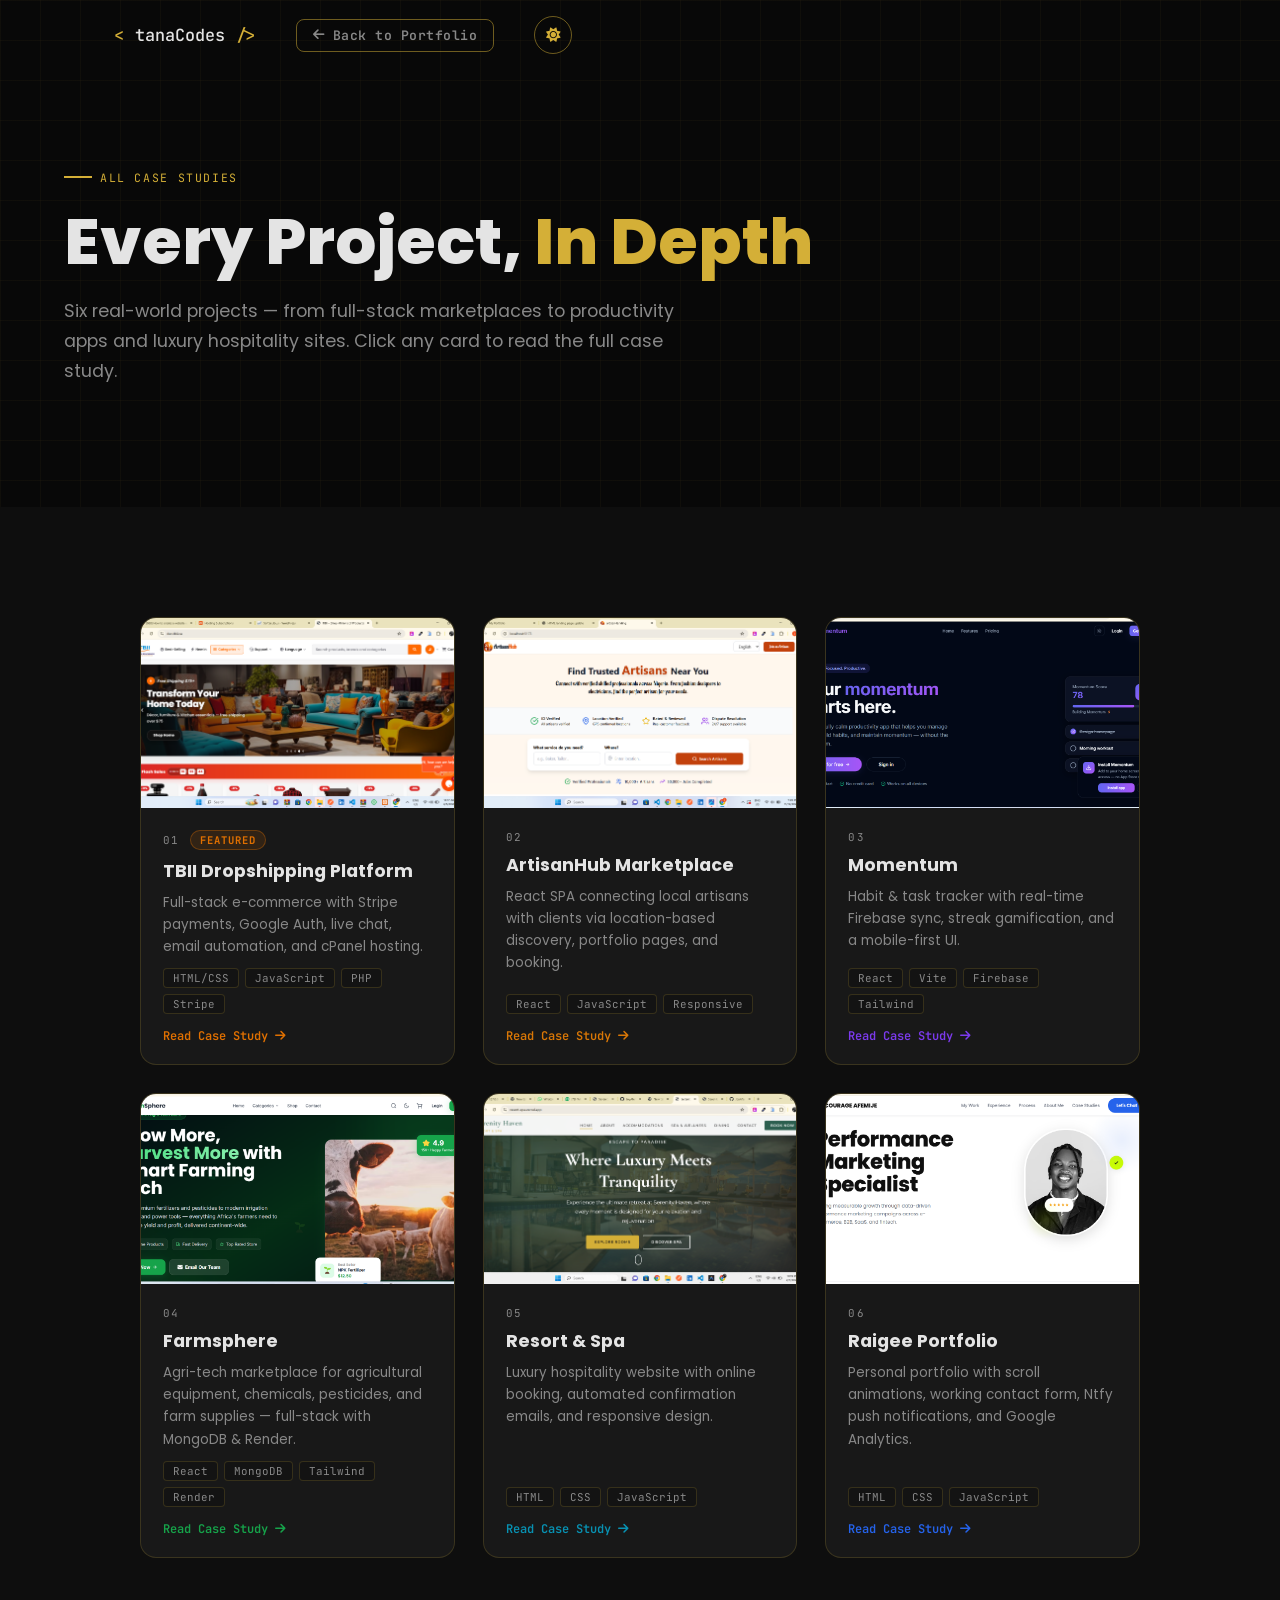
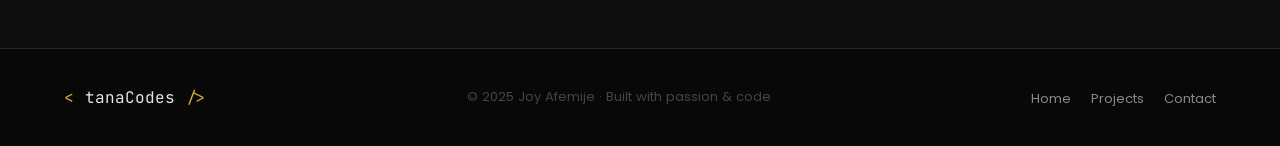
==== all-projects.html @ b9e85bee "Restructure: 2-page book, all-projects hub, per-project colour themes, Farmsphere agri-tech rewrite " ====
<!DOCTYPE html>
<html lang="en">
<head>
  <meta charset="UTF-8" />
  <meta name="viewport" content="width=device-width, initial-scale=1.0" />
  <title>All Projects — Joy Etana</title>
  <link rel="preconnect" href="https://fonts.googleapis.com">
  <link href="https://fonts.googleapis.com/css2?family=Poppins:ital,wght@0,300;0,400;0,500;0,600;0,700;0,800;1,300;1,400&family=JetBrains+Mono:wght@300;400;500&display=swap" rel="stylesheet">
  <link rel="stylesheet" href="https://cdnjs.cloudflare.com/ajax/libs/font-awesome/6.5.0/css/all.min.css">
  <link rel="stylesheet" href="index.css" />
  <link rel="stylesheet" href="case-study.css" />
  <script>
    (function(){
      var saved = localStorage.getItem('portfolio-theme');
      if (saved === 'light') document.documentElement.setAttribute('data-theme', 'light');
    })();
  </script>
</head>
<body>

  <canvas id="codeRain"></canvas>

  <nav class="navbar" id="navbar">
    <div class="nav-inner">
      <a href="./index.html" class="logo" style="text-decoration:none">
        <span class="logo-bracket">&lt;</span>
        <span class="logo-name">tanaCodes</span>
        <span class="logo-bracket">/&gt;</span>
      </a>
      <a href="./index.html#projects" class="cs-back">
        <i class="fas fa-arrow-left"></i> Back to Portfolio
      </a>
      <button class="theme-toggle" id="themeToggle" aria-label="Toggle theme">
        <i class="fas fa-sun"></i>
      </button>
    </div>
  </nav>

  <!-- HERO -->
  <section class="cs-hero">
    <div class="cs-hero-inner">
      <div class="cs-eyebrow">All Case Studies</div>
      <h1 class="cs-hero-title">Every Project, <em>In Depth</em></h1>
      <p class="cs-hero-tagline">
        Six real-world projects — from full-stack marketplaces to productivity apps and luxury hospitality sites. Click any card to read the full case study.
      </p>
    </div>
  </section>

  <!-- PROJECT GRID -->
  <section class="cs-section">
    <div class="cs-container">
      <div class="all-proj-grid">

        <!-- TBII -->
        <a href="./tbii.html" class="all-proj-card" style="--accent:#e07000; --accent-dim:rgba(224,112,0,0.1);">
          <div class="all-proj-img">
            <img src="./images/tbii.png" alt="TBII Dropshipping Platform" />
          </div>
          <div class="all-proj-body">
            <div class="all-proj-top">
              <span class="all-proj-num">01</span>
              <span class="all-proj-badge" style="background:rgba(224,112,0,0.12);color:#e07000;border-color:rgba(224,112,0,0.35);">Featured</span>
            </div>
            <h2 class="all-proj-title">TBII Dropshipping Platform</h2>
            <p class="all-proj-desc">Full-stack e-commerce with Stripe payments, Google Auth, live chat, email automation, and cPanel hosting.</p>
            <div class="all-proj-tags">
              <span>HTML/CSS</span><span>JavaScript</span><span>PHP</span><span>Stripe</span>
            </div>
            <span class="all-proj-cta" style="color:#e07000;">Read Case Study <i class="fas fa-arrow-right"></i></span>
          </div>
        </a>

        <!-- ArtisanHub -->
        <a href="./artisanhub.html" class="all-proj-card" style="--accent:#d97706; --accent-dim:rgba(217,119,6,0.1);">
          <div class="all-proj-img">
            <img src="./images/ArtisanHub.png" alt="ArtisanHub Marketplace" />
          </div>
          <div class="all-proj-body">
            <div class="all-proj-top">
              <span class="all-proj-num">02</span>
            </div>
            <h2 class="all-proj-title">ArtisanHub Marketplace</h2>
            <p class="all-proj-desc">React SPA connecting local artisans with clients via location-based discovery, portfolio pages, and booking.</p>
            <div class="all-proj-tags">
              <span>React</span><span>JavaScript</span><span>Responsive</span>
            </div>
            <span class="all-proj-cta" style="color:#d97706;">Read Case Study <i class="fas fa-arrow-right"></i></span>
          </div>
        </a>

        <!-- Momentum -->
        <a href="./momentum.html" class="all-proj-card" style="--accent:#7c3aed; --accent-dim:rgba(124,58,237,0.1);">
          <div class="all-proj-img">
            <img src="./images/Momentum.png" alt="Momentum" />
          </div>
          <div class="all-proj-body">
            <div class="all-proj-top">
              <span class="all-proj-num">03</span>
            </div>
            <h2 class="all-proj-title">Momentum</h2>
            <p class="all-proj-desc">Habit &amp; task tracker with real-time Firebase sync, streak gamification, and a mobile-first UI.</p>
            <div class="all-proj-tags">
              <span>React</span><span>Vite</span><span>Firebase</span><span>Tailwind</span>
            </div>
            <span class="all-proj-cta" style="color:#7c3aed;">Read Case Study <i class="fas fa-arrow-right"></i></span>
          </div>
        </a>

        <!-- Farmsphere -->
        <a href="./farmsphere.html" class="all-proj-card" style="--accent:#16a34a; --accent-dim:rgba(22,163,74,0.1);">
          <div class="all-proj-img">
            <img src="./images/farmsphere.png" alt="Farmsphere" />
          </div>
          <div class="all-proj-body">
            <div class="all-proj-top">
              <span class="all-proj-num">04</span>
            </div>
            <h2 class="all-proj-title">Farmsphere</h2>
            <p class="all-proj-desc">Agri-tech marketplace for agricultural equipment, chemicals, pesticides, and farm supplies — full-stack with MongoDB &amp; Render.</p>
            <div class="all-proj-tags">
              <span>React</span><span>MongoDB</span><span>Tailwind</span><span>Render</span>
            </div>
            <span class="all-proj-cta" style="color:#16a34a;">Read Case Study <i class="fas fa-arrow-right"></i></span>
          </div>
        </a>

        <!-- Resort & Spa -->
        <a href="./resort-spa.html" class="all-proj-card" style="--accent:#0891b2; --accent-dim:rgba(8,145,178,0.1);">
          <div class="all-proj-img">
            <img src="./images/Screenshot 2026-02-07 221929.png" alt="Resort &amp; Spa" />
          </div>
          <div class="all-proj-body">
            <div class="all-proj-top">
              <span class="all-proj-num">05</span>
            </div>
            <h2 class="all-proj-title">Resort &amp; Spa</h2>
            <p class="all-proj-desc">Luxury hospitality website with online booking, automated confirmation emails, and responsive design.</p>
            <div class="all-proj-tags">
              <span>HTML</span><span>CSS</span><span>JavaScript</span>
            </div>
            <span class="all-proj-cta" style="color:#0891b2;">Read Case Study <i class="fas fa-arrow-right"></i></span>
          </div>
        </a>

        <!-- Raigee -->
        <a href="./raigee.html" class="all-proj-card" style="--accent:#2563eb; --accent-dim:rgba(37,99,235,0.1);">
          <div class="all-proj-img">
            <img src="./images/raigee porfolio.png" alt="Raigee Portfolio" />
          </div>
          <div class="all-proj-body">
            <div class="all-proj-top">
              <span class="all-proj-num">06</span>
            </div>
            <h2 class="all-proj-title">Raigee Portfolio</h2>
            <p class="all-proj-desc">Personal portfolio with scroll animations, working contact form, Ntfy push notifications, and Google Analytics.</p>
            <div class="all-proj-tags">
              <span>HTML</span><span>CSS</span><span>JavaScript</span>
            </div>
            <span class="all-proj-cta" style="color:#2563eb;">Read Case Study <i class="fas fa-arrow-right"></i></span>
          </div>
        </a>

      </div>
    </div>
  </section>

  <footer class="footer">
    <div class="footer-inner">
      <div class="footer-logo">
        <span class="logo-bracket">&lt;</span>
        <span class="logo-name">tanaCodes</span>
        <span class="logo-bracket">/&gt;</span>
      </div>
      <p class="footer-copy">© 2025 Joy Afemije · Built with passion &amp; code</p>
      <ul class="footer-links">
        <li><a href="./index.html">Home</a></li>
        <li><a href="./index.html#projects">Projects</a></li>
        <li><a href="./index.html#contact">Contact</a></li>
      </ul>
    </div>
  </footer>

  <button id="backToTop" aria-label="Back to top"><i class="fas fa-arrow-up"></i></button>
  <div id="toast"></div>
  <script src="main.js"></script>
</body>
</html>
---- index.css ----
/* ===================================================
   JOY ETANA — PORTFOLIO · REDESIGN 2025
   Black & Gold Dashboard Aesthetic
=================================================== */

:root {
  --bg:       #080808;
  --surface:  #0e0e0e;
  --panel:    #131313;
  --card:     #181818;
  --border:   rgba(212, 175, 55, 0.18);
  --border-h: rgba(212, 175, 55, 0.5);
  --gold:     #d4af37;
  --gold-lt:  #f0c94d;
  --gold-dim: rgba(212, 175, 55, 0.12);
  --text:     #e4e4e4;
  --muted:    #888;
  --dim:      #444;
  --disp:     'Poppins', sans-serif;
  --mono:     'JetBrains Mono', monospace;
  --body:     'Poppins', sans-serif;
  --r:        12px;
  --r-sm:     8px;
  --trans:    0.3s ease;
}

/* ===== LIGHT THEME ===== */
html[data-theme="light"] {
  --bg:       #c8c9c9;
  --surface:  #d2d3d3;
  --panel:    #bbbcbc;
  --card:     #dcdcdc;
  --border:   rgba(0, 0, 0, 0.12);
  --border-h: rgba(0, 0, 0, 0.28);
  --gold:     #7a5c00;
  --gold-lt:  #9a7200;
  --gold-dim: rgba(120, 90, 0, 0.12);
  --text:     #111111;
  --muted:    #3d3d3d;
  --dim:      #7a7a7a;
}

html[data-theme="light"] #codeRain {
  opacity: 0.06;
}

html[data-theme="light"] body::before {
  background-image:
    linear-gradient(rgba(140,100,0,0.06) 1px, transparent 1px),
    linear-gradient(90deg, rgba(140,100,0,0.06) 1px, transparent 1px);
}

html[data-theme="light"] .navbar.scrolled {
  background: rgba(200, 201, 201, 0.92);
}

html[data-theme="light"] .nav-links.mobile-open {
  background: rgba(200, 201, 201, 0.98);
}

html[data-theme="light"] .c-key  { color: #7c3aed; }
html[data-theme="light"] .c-var  { color: #1d4ed8; }
html[data-theme="light"] .c-prop { color: #dc2626; }
html[data-theme="light"] .c-bool { color: #db2777; }

/* ===== RESET & BASE ===== */
*, *::before, *::after {
  margin: 0; padding: 0;
  box-sizing: border-box;
}

html { scroll-behavior: smooth; }

body {
  font-family: var(--body);
  background: var(--bg);
  color: var(--text);
  overflow-x: hidden;
  overflow-x: clip;
  cursor: default;
}

a { text-decoration: none; color: inherit; }
ul { list-style: none; }
img { display: block; width: 100%; }

/* ===== SCROLLBAR ===== */
::-webkit-scrollbar { width: 5px; }
::-webkit-scrollbar-track { background: var(--bg); }
::-webkit-scrollbar-thumb { background: var(--gold); border-radius: 99px; }

/* ===== CANVAS CODE RAIN ===== */
#codeRain {
  position: fixed;
  top: 0; left: 0;
  width: 100%; height: 100%;
  z-index: 0;
  pointer-events: none;
  opacity: 0.03;
}

/* ===== GRID OVERLAY ===== */
body::before {
  content: '';
  position: fixed;
  inset: 0;
  background-image:
    linear-gradient(rgba(212,175,55,0.04) 1px, transparent 1px),
    linear-gradient(90deg, rgba(212,175,55,0.04) 1px, transparent 1px);
  background-size: 60px 60px;
  pointer-events: none;
  z-index: 0;
}

/* ===== SHARED LAYOUT ===== */
/* Sections scroll normally — sticky was pinning content off-screen.
   The card overlap visual comes from border-radius + shadow + z-index,
   both sections are genuinely in the viewport during the scroll transition. */
section, .footer { position: relative; z-index: 1; }

/* ── Section card overlap ── */
#home    { z-index: 1; }
#about   { z-index: 2; border-radius: 28px 28px 0 0; box-shadow: 0 -24px 60px rgba(0,0,0,0.5); }
#skills  { z-index: 3; border-radius: 28px 28px 0 0; box-shadow: 0 -24px 60px rgba(0,0,0,0.5); }
#projects{ z-index: 4; border-radius: 28px 28px 0 0; box-shadow: 0 -24px 60px rgba(0,0,0,0.5); }
#reviews { z-index: 5; border-radius: 28px 28px 0 0; box-shadow: 0 -24px 60px rgba(0,0,0,0.5); }
#contact { z-index: 6; border-radius: 28px 28px 0 0; box-shadow: 0 -24px 60px rgba(0,0,0,0.5); }

html[data-theme="light"] section:not(#home) {
  box-shadow: 0 -16px 50px rgba(0,0,0,0.1);
}

.section-container {
  max-width: 1180px;
  margin: 0 auto;
  padding: 100px 5%;
}

.section-tag {
  display: flex;
  align-items: center;
  gap: 14px;
  margin-bottom: 28px;
}
.tag-line {
  display: block;
  width: 40px;
  height: 2px;
  background: var(--gold);
}
.tag-text {
  font-family: var(--mono);
  font-size: 0.78rem;
  color: var(--gold);
  letter-spacing: 0.12em;
  text-transform: uppercase;
}

.section-title {
  font-family: var(--disp);
  font-size: clamp(2rem, 4vw, 3rem);
  font-weight: 800;
  line-height: 1.15;
  color: var(--text);
  margin-bottom: 16px;
}
.section-title em {
  font-style: normal;
  color: var(--gold);
}
.section-title.center { text-align: center; }

.section-sub {
  text-align: center;
  max-width: 560px;
  margin: 0 auto 60px;
  color: var(--muted);
  font-size: 1rem;
  line-height: 1.7;
}

/* ===== BUTTONS ===== */
.btn-primary {
  display: inline-flex;
  align-items: center;
  gap: 10px;
  padding: 13px 28px;
  background: var(--gold);
  color: #080808;
  font-family: var(--disp);
  font-weight: 700;
  font-size: 0.92rem;
  letter-spacing: 0.04em;
  border-radius: 6px;
  border: 2px solid var(--gold);
  transition: var(--trans);
  white-space: nowrap;
}
.btn-primary:hover {
  background: transparent;
  color: var(--gold);
  transform: translateY(-2px);
  box-shadow: 0 8px 28px rgba(212,175,55,0.22);
}

.btn-ghost {
  display: inline-flex;
  align-items: center;
  gap: 10px;
  padding: 13px 28px;
  background: transparent;
  color: var(--text);
  font-family: var(--disp);
  font-weight: 600;
  font-size: 0.92rem;
  letter-spacing: 0.04em;
  border-radius: 6px;
  border: 2px solid var(--border-h);
  transition: var(--trans);
}
.btn-ghost:hover {
  border-color: var(--gold);
  color: var(--gold);
  transform: translateY(-2px);
}

.full-width { width: 100%; justify-content: center; }

/* ===== REVEAL ANIMATION ===== */
.reveal {
  opacity: 0;
  transform: translateY(40px);
  transition: opacity 0.7s ease, transform 0.7s ease;
}
.reveal.visible {
  opacity: 1;
  transform: translateY(0);
}

/* ===================================================
   NAVBAR
=================================================== */
.navbar {
  position: fixed;
  top: 0; left: 0;
  width: 100%;
  z-index: 1000;
  transition: background var(--trans), box-shadow var(--trans);
}
.navbar.scrolled {
  background: rgba(8,8,8,0.9);
  backdrop-filter: blur(18px);
  -webkit-backdrop-filter: blur(18px);
  box-shadow: 0 1px 0 var(--border);
}

.nav-inner {
  max-width: 1180px;
  margin: 0 auto;
  padding: 0 5%;
  height: 70px;
  display: flex;
  align-items: center;
  gap: 40px;
}

/* Logo */
.logo {
  font-family: var(--mono);
  font-size: 1.05rem;
  font-weight: 500;
  flex-shrink: 0;
}
.logo-bracket { color: var(--gold); }
.logo-name { color: var(--text); margin: 0 1px; }

/* Nav links */
.nav-links {
  display: flex;
  gap: 6px;
  margin-left: auto;
}
.nav-links a {
  font-family: var(--mono);
  font-size: 0.8rem;
  color: var(--muted);
  padding: 6px 14px;
  border-radius: var(--r-sm);
  transition: var(--trans);
}
.nav-links a:hover { color: var(--gold); background: var(--gold-dim); }
.nav-num { color: var(--gold); margin-right: 4px; font-size: 0.72rem; }

/* Nav CTA */
.nav-cta {
  display: inline-flex;
  align-items: center;
  gap: 8px;
  padding: 9px 20px;
  font-family: var(--mono);
  font-size: 0.78rem;
  font-weight: 500;
  color: var(--gold);
  border: 1.5px solid var(--border-h);
  border-radius: 6px;
  transition: var(--trans);
  white-space: nowrap;
  flex-shrink: 0;
}
.nav-cta:hover {
  background: var(--gold);
  color: #080808;
}

/* Theme toggle */
.theme-toggle {
  width: 38px;
  height: 38px;
  border-radius: 50%;
  border: 1.5px solid var(--border-h);
  background: transparent;
  color: var(--gold);
  font-size: 0.9rem;
  cursor: pointer;
  display: flex;
  align-items: center;
  justify-content: center;
  transition: var(--trans);
  flex-shrink: 0;
}
.theme-toggle:hover {
  background: var(--gold);
  color: #fff;
  transform: rotate(20deg) scale(1.08);
}

/* Hamburger */
.hamburger {
  display: none;
  background: none;
  border: none;
  cursor: pointer;
  padding: 8px;
  flex-direction: column;
  gap: 5px;
  margin-left: auto;
}
.hamburger span {
  display: block;
  width: 24px;
  height: 2px;
  background: var(--text);
  border-radius: 99px;
  transition: var(--trans);
  transform-origin: center;
}
.hamburger.open span:nth-child(1) { transform: translateY(7px) rotate(45deg); }
.hamburger.open span:nth-child(2) { opacity: 0; }
.hamburger.open span:nth-child(3) { transform: translateY(-7px) rotate(-45deg); }

/* ===================================================
   HERO
=================================================== */
.hero {
  position: relative;
  z-index: 1;
  min-height: 100vh;
  display: flex;
  align-items: center;
  overflow: hidden;
  padding: 120px 5% 80px;
}

/* Radial glow */
.hero::after {
  content: '';
  position: absolute;
  width: 600px; height: 600px;
  top: 20%; left: -10%;
  background: radial-gradient(circle, rgba(212,175,55,0.08) 0%, transparent 70%);
  pointer-events: none;
}

.hero-inner {
  max-width: 800px;
  position: relative;
  z-index: 2;
}

/* Available badge */
.hero-tag {
  display: inline-flex;
  align-items: center;
  gap: 10px;
  padding: 7px 16px;
  background: rgba(212,175,55,0.08);
  border: 1px solid var(--border);
  border-radius: 99px;
  font-family: var(--mono);
  font-size: 0.78rem;
  color: var(--gold);
  margin-bottom: 28px;
}
.dot {
  width: 8px; height: 8px;
  border-radius: 50%;
  background: #4caf50;
  flex-shrink: 0;
}
.dot.pulse {
  animation: pulse 2s ease-in-out infinite;
}
@keyframes pulse {
  0%, 100% { box-shadow: 0 0 0 0 rgba(76,175,80,0.6); }
  50%       { box-shadow: 0 0 0 6px rgba(76,175,80,0); }
}

.hero-greeting {
  font-family: var(--mono);
  font-size: 1rem;
  color: var(--muted);
  margin-bottom: 10px;
}

.hero-name {
  font-family: 'Poppins', sans-serif;
  font-weight: 300;
  line-height: 1;
  margin-bottom: 20px;
  letter-spacing: 0.04em;
}
.hero-name .line-1 {
  display: block;
  font-size: clamp(3rem, 8vw, 6.5rem);
  color: var(--text);
  letter-spacing: 0.06em;
}
.hero-name .line-2 {
  display: block;
  font-size: clamp(2.5rem, 7vw, 5.5rem);
  color: var(--text);
  letter-spacing: 0.04em;
}
.hero-name em {
  font-style: normal;
  color: var(--gold);
  -webkit-text-stroke: 0px;
}

.hero-role {
  font-family: var(--mono);
  font-size: clamp(1rem, 2vw, 1.3rem);
  color: var(--gold);
  margin-bottom: 24px;
  display: flex;
  align-items: center;
  gap: 8px;
}
.role-prefix { opacity: 0.6; }

.cursor-blink {
  animation: blink 0.9s step-start infinite;
  color: var(--gold);
}
@keyframes blink { 0%, 100% { opacity: 1; } 50% { opacity: 0; } }

.hero-desc {
  font-size: 1.05rem;
  line-height: 1.75;
  color: var(--muted);
  max-width: 580px;
  margin-bottom: 36px;
}

.hero-actions {
  display: flex;
  gap: 16px;
  flex-wrap: wrap;
  margin-bottom: 60px;
}

/* Stats bar */
.hero-stats {
  display: flex;
  align-items: center;
  gap: 0;
  padding: 20px 30px;
  background: rgba(212,175,55,0.05);
  border: 1px solid var(--border);
  border-radius: var(--r);
  flex-wrap: wrap;
  gap: 4px;
}
.stat-chip {
  flex: 1;
  text-align: center;
  min-width: 100px;
  display: flex;
  flex-direction: column;
  align-items: center;
  gap: 3px;
}
.stat-num {
  font-family: var(--disp);
  font-size: 2rem;
  font-weight: 800;
  color: var(--gold);
  line-height: 1;
}
.stat-label {
  font-size: 0.75rem;
  color: var(--muted);
  text-transform: uppercase;
  letter-spacing: 0.08em;
}
.stat-divider {
  width: 1px;
  height: 40px;
  background: var(--border);
  flex-shrink: 0;
}

/* Scroll hint */
.scroll-hint {
  position: absolute;
  bottom: 40px;
  right: 5%;
  display: flex;
  flex-direction: column;
  align-items: center;
  gap: 10px;
  font-family: var(--mono);
  font-size: 0.65rem;
  color: var(--dim);
  letter-spacing: 0.2em;
}
.scroll-line {
  width: 1px;
  height: 50px;
  background: linear-gradient(var(--gold), transparent);
  animation: scrollDrop 2s ease-in-out infinite;
}
@keyframes scrollDrop {
  0%, 100% { transform: scaleY(1); opacity: 1; }
  50% { transform: scaleY(0.5); opacity: 0.4; }
}

/* ===================================================
   ABOUT
=================================================== */
.about { background: var(--surface); }

.about-grid {
  display: grid;
  grid-template-columns: 1fr 1.5fr;
  gap: 70px;
  align-items: start;
}

/* Image frame */
.img-frame {
  position: relative;
  display: inline-block;
  width: 100%;
}
.profile-img {
  width: 100%;
  aspect-ratio: 5/5;
  object-fit: cover;
  object-position: center 20%;
  border-radius: var(--r);
  filter: grayscale(15%);
  transition: filter var(--trans);
}
.img-frame:hover .profile-img { filter: grayscale(0); }
.img-border {
  position: absolute;
  inset: -8px;
  border: 2px solid var(--border);
  border-radius: calc(var(--r) + 8px);
  pointer-events: none;
}
.img-corner {
  position: absolute;
  width: 20px; height: 20px;
  border-color: var(--gold);
  border-style: solid;
}
.img-corner.tl { top: -8px; left: -8px; border-width: 2px 0 0 2px; border-radius: 4px 0 0 0; }
.img-corner.tr { top: -8px; right: -8px; border-width: 2px 2px 0 0; border-radius: 0 4px 0 0; }
.img-corner.bl { bottom: -8px; left: -8px; border-width: 0 0 2px 2px; border-radius: 0 0 0 4px; }
.img-corner.br { bottom: -8px; right: -8px; border-width: 0 2px 2px 0; border-radius: 0 0 4px 0; }

/* Mini stats below image */
.about-mini-stats {
  margin-top: 24px;
  display: flex;
  flex-direction: column;
  gap: 10px;
}
.mini-stat {
  display: flex;
  align-items: center;
  gap: 14px;
  padding: 12px 16px;
  background: var(--card);
  border: 1px solid var(--border);
  border-radius: var(--r-sm);
  transition: var(--trans);
}
.mini-stat:hover { border-color: var(--border-h); transform: translateX(4px); }
.mini-stat i { color: var(--gold); font-size: 1rem; width: 20px; text-align: center; }
.mini-stat strong { display: block; font-size: 0.9rem; }
.mini-stat span { font-size: 0.75rem; color: var(--muted); }

/* About text */
.about-text {
  font-size: 1rem;
  line-height: 1.8;
  color: var(--muted);
  margin-bottom: 16px;
}

/* Code snippet */
.code-snippet {
  background: var(--panel);
  border: 1px solid var(--border);
  border-radius: var(--r);
  overflow: hidden;
  margin: 28px 0;
}
.snippet-header {
  display: flex;
  align-items: center;
  gap: 12px;
  padding: 10px 16px;
  background: var(--card);
  border-bottom: 1px solid var(--border);
}
.dots { display: flex; gap: 6px; }
.dots span {
  width: 10px; height: 10px;
  border-radius: 50%;
  background: var(--dim);
}
.dots span:nth-child(1) { background: #ff5f57; }
.dots span:nth-child(2) { background: #febc2e; }
.dots span:nth-child(3) { background: #28c840; }
.snippet-file {
  font-family: var(--mono);
  font-size: 0.75rem;
  color: var(--muted);
}
.code-snippet pre {
  padding: 20px;
  font-family: var(--mono);
  font-size: 0.82rem;
  line-height: 1.7;
  overflow-x: auto;
}
.c-key  { color: #c792ea; }
.c-var  { color: #82aaff; }
.c-prop { color: #f07178; }
.c-str  { color: var(--gold); }
.c-bool { color: #ff9cac; }

.about-ctas {
  display: flex;
  gap: 16px;
  flex-wrap: wrap;
  margin-top: 28px;
}

/* ===================================================
   SKILLS
=================================================== */
.skills { background: var(--bg); }

.skills-dashboard {
  display: grid;
  grid-template-columns: 1.4fr 1fr;
  gap: 24px;
  align-items: start;
}

/* Right column holds Tools + Version Control stacked */
.skills-side-col {
  display: flex;
  flex-direction: column;
  gap: 24px;
}

/* Sub-sections within the Skills card */
.skill-subgroup { margin-bottom: 28px; }
.skill-subgroup:last-child { margin-bottom: 0; }
.skill-sub-label {
  display: block;
  font-family: var(--mono);
  font-size: 0.68rem;
  color: var(--muted);
  text-transform: uppercase;
  letter-spacing: 0.12em;
  margin-bottom: 14px;
  padding-bottom: 8px;
  border-bottom: 1px solid var(--border);
}

/* Version Control items */
.vc-list { display: flex; flex-direction: column; gap: 10px; }
.vc-item {
  display: flex;
  align-items: center;
  gap: 14px;
  padding: 12px 14px;
  background: var(--card);
  border: 1px solid var(--border);
  border-radius: var(--r-sm);
  transition: var(--trans);
}
.vc-item:hover { border-color: var(--border-h); transform: translateX(4px); }
.vc-icon {
  width: 38px; height: 38px;
  border-radius: var(--r-sm);
  background: var(--gold-dim);
  display: flex; align-items: center; justify-content: center;
  color: var(--gold);
  font-size: 1.15rem;
  flex-shrink: 0;
}
.vc-info { display: flex; flex-direction: column; gap: 3px; }
.vc-info strong { font-size: 0.9rem; color: var(--text); }
.vc-info span { font-size: 0.75rem; color: var(--muted); }

.skill-group {
  background: var(--panel);
  border: 1px solid var(--border);
  border-radius: var(--r);
  padding: 30px;
  transition: var(--trans);
}
.skill-group:hover { border-color: var(--border-h); }

.group-title {
  font-family: var(--disp);
  font-size: 1rem;
  font-weight: 700;
  color: var(--gold);
  margin-bottom: 24px;
  display: flex;
  align-items: center;
  gap: 10px;
  text-transform: uppercase;
  letter-spacing: 0.06em;
}

/* Skill bars */
.skill-bars { display: flex; flex-direction: column; gap: 18px; }

.skill-bar-item {}
.skill-info {
  display: flex;
  align-items: center;
  gap: 10px;
  margin-bottom: 8px;
  font-family: var(--mono);
  font-size: 0.82rem;
  color: var(--text);
}
.skill-info i { color: var(--gold); font-size: 1rem; width: 20px; text-align: center; }
.skill-info span:nth-child(2) { flex: 1; }
.skill-pct { color: var(--gold); }

.bar-track {
  height: 4px;
  background: var(--card);
  border-radius: 99px;
  overflow: hidden;
}
.bar-fill {
  height: 100%;
  background: linear-gradient(90deg, var(--gold), var(--gold-lt));
  border-radius: 99px;
  width: 0;
  transition: width 1.2s cubic-bezier(0.16, 1, 0.3, 1);
}

/* Skill tags */
.skill-tags {
  display: flex;
  flex-wrap: wrap;
  gap: 10px;
}
.skill-tag {
  display: inline-flex;
  align-items: center;
  gap: 8px;
  padding: 8px 16px;
  background: var(--card);
  border: 1px solid var(--border);
  border-radius: 99px;
  font-size: 0.82rem;
  font-family: var(--mono);
  color: var(--text);
  transition: var(--trans);
  cursor: default;
}
.skill-tag i { color: var(--gold); font-size: 0.85rem; }
.skill-tag:hover { border-color: var(--gold); color: var(--gold); background: var(--gold-dim); }

/* ===================================================
   PROJECTS — BOOK UI
=================================================== */
.projects { background: var(--surface); }

/* ── Stage: wraps book + depth shadows ── */
.book-stage {
  margin-top: 48px;
  position: relative;
}

/* Depth-stack layers peeking behind the book */
.book-stage::before,
.book-stage::after {
  content: '';
  position: absolute;
  border-radius: 14px;
  pointer-events: none;
}
.book-stage::before {
  inset: 8px -8px -8px 8px;
  background: var(--panel);
  border: 1px solid var(--border);
  z-index: 0;
  opacity: 0.75;
}
.book-stage::after {
  inset: 16px -16px -16px 16px;
  background: var(--surface);
  border: 1px solid var(--border);
  z-index: -1;
  opacity: 0.45;
}

/* ── Book wrap: 3D perspective container ── */
.book-wrap {
  position: relative;
  z-index: 1;
  min-height: 500px;
  border-radius: 14px;
  overflow: hidden;
  background: var(--card);
  border: 1px solid var(--border);
  box-shadow: 0 24px 70px rgba(0,0,0,0.45);
  perspective: 1800px;
  perspective-origin: center center;
}

/* ── Individual page ── */
.book-page {
  position: absolute;
  inset: 0;
  display: flex;
  will-change: transform, opacity;
  backface-visibility: hidden;
}

/* Flip shadow — darkens the page as it rotates edge-on */
.book-page::after {
  content: '';
  position: absolute;
  inset: 0;
  background: rgba(0,0,0,0);
  pointer-events: none;
  transition: background 0.28s ease;
  border-radius: inherit;
  z-index: 10;
}
.book-page.flipping::after {
  background: rgba(0,0,0,0.55);
}

/* ── Spine strip ── */
.page-spine {
  width: 48px;
  flex-shrink: 0;
  background: linear-gradient(180deg, var(--gold) 0%, #8a6200 100%);
  display: flex;
  align-items: center;
  justify-content: center;
  writing-mode: vertical-rl;
  text-orientation: mixed;
  font-family: var(--mono);
  font-size: 0.6rem;
  letter-spacing: 0.2em;
  text-transform: uppercase;
  color: rgba(0,0,0,0.45);
  font-weight: 700;
  user-select: none;
}

/* ── Page layout: image | info ── */
.page-layout {
  flex: 1;
  display: grid;
  grid-template-columns: 1fr 1fr;
  min-height: 0;
}

.page-visual {
  position: relative;
  overflow: hidden;
}
.page-visual img {
  width: 100%;
  height: 100%;
  object-fit: cover;
  object-position: center top;
  display: block;
}
/* Fade edge into info column */
.page-visual::after {
  content: '';
  position: absolute;
  inset: 0;
  background: linear-gradient(90deg, transparent 60%, var(--card) 100%);
  pointer-events: none;
}

/* ── Info column ── */
.page-info {
  padding: 44px 40px 40px 32px;
  display: flex;
  flex-direction: column;
  gap: 18px;
  overflow-y: auto;
}

.page-meta {
  display: flex;
  align-items: center;
  gap: 12px;
  flex-wrap: wrap;
}

.page-num {
  font-family: var(--mono);
  font-size: 0.72rem;
  color: var(--gold);
  letter-spacing: 0.12em;
}

.page-badge {
  background: var(--gold-dim);
  color: var(--gold);
  border: 1px solid var(--border-h);
  border-radius: 20px;
  padding: 2px 10px;
  font-size: 0.68rem;
  font-weight: 700;
  text-transform: uppercase;
  letter-spacing: 0.1em;
  font-family: var(--mono);
}

.page-title {
  font-family: var(--disp);
  font-size: 1.65rem;
  font-weight: 700;
  color: var(--text);
  line-height: 1.2;
  margin: 0;
}

.page-desc {
  font-size: 0.9rem;
  line-height: 1.7;
  color: var(--muted);
  margin: 0;
}

.page-tags {
  display: flex;
  flex-wrap: wrap;
  gap: 7px;
}
.page-tags span {
  padding: 3px 10px;
  background: var(--panel);
  border: 1px solid var(--border);
  border-radius: 5px;
  font-family: var(--mono);
  font-size: 0.7rem;
  color: var(--muted);
}

/* ── Project links ── */
.page-links {
  display: flex;
  gap: 10px;
  flex-wrap: wrap;
}

.btn-page-link {
  display: inline-flex;
  align-items: center;
  gap: 7px;
  padding: 9px 20px;
  border-radius: 8px;
  font-size: 0.82rem;
  font-weight: 600;
  text-decoration: none;
  background: var(--gold);
  color: #111;
  border: 1.5px solid var(--gold);
  transition: var(--trans);
}
.btn-page-link:hover {
  background: transparent;
  color: var(--gold);
}
.btn-page-link.ghost {
  background: transparent;
  color: var(--gold);
}
.btn-page-link.ghost:hover {
  background: var(--gold);
  color: #111;
}


/* ── Page navigation ── */
.page-nav {
  display: flex;
  align-items: center;
  gap: 10px;
  margin-top: auto;
  padding-top: 8px;
}

.btn-flip {
  display: inline-flex;
  align-items: center;
  gap: 6px;
  padding: 9px 18px;
  border-radius: 8px;
  font-size: 0.82rem;
  font-weight: 600;
  cursor: pointer;
  background: var(--surface);
  color: var(--text);
  border: 1.5px solid var(--border-h);
  transition: var(--trans);
  font-family: inherit;
}
.btn-flip:hover:not(:disabled) {
  background: var(--gold-dim);
  border-color: var(--gold);
  color: var(--gold);
}
.btn-flip:disabled {
  opacity: 0.3;
  cursor: not-allowed;
}

/* ── View All CTA (below book stage) ── */
.view-all-cta {
  margin-top: 40px;
  display: flex;
  flex-direction: column;
  align-items: center;
  gap: 16px;
  text-align: center;
}
.view-all-cta p {
  font-size: 0.88rem;
  color: var(--muted);
  font-family: var(--mono);
  letter-spacing: 0.04em;
}

/* ── See More button (inside each book page) ── */
.btn-see-more {
  display: inline-flex;
  align-items: center;
  gap: 7px;
  margin-top: 12px;
  font-family: var(--mono);
  font-size: 0.76rem;
  font-weight: 600;
  letter-spacing: 0.06em;
  color: var(--gold);
  text-decoration: none;
  border: 1.5px solid var(--border-h);
  padding: 8px 18px;
  border-radius: 8px;
  background: transparent;
  transition: var(--trans);
  width: fit-content;
}
.btn-see-more:hover {
  background: var(--gold-dim);
  border-color: var(--gold);
  gap: 12px;
}

/* ── Dot indicators ── */
.book-indicators {
  display: flex;
  justify-content: center;
  gap: 8px;
  margin-top: 22px;
}

.book-dot {
  width: 8px;
  height: 8px;
  border-radius: 50%;
  border: none;
  background: var(--border-h);
  cursor: pointer;
  padding: 0;
  transition: var(--trans);
}
.book-dot.active {
  background: var(--gold);
  width: 26px;
  border-radius: 4px;
}

/* ===================================================
   REVIEWS
=================================================== */
.reviews { background: var(--bg); }

.reviews-grid {
  display: grid;
  grid-template-columns: repeat(3, 1fr);
  gap: 24px;
}

.review-card {
  background: var(--panel);
  border: 1px solid var(--border);
  border-radius: var(--r);
  padding: 30px;
  position: relative;
  transition: var(--trans);
  display: flex;
  flex-direction: column;
  gap: 20px;
}
.review-card:hover {
  border-color: var(--border-h);
  transform: translateY(-4px);
  box-shadow: 0 12px 40px rgba(212,175,55,0.06);
}

.quote-icon {
  font-size: 1.4rem;
  color: var(--gold);
  opacity: 0.5;
}
.review-card p {
  font-size: 0.95rem;
  line-height: 1.75;
  color: var(--muted);
  flex: 1;
}
.review-footer {
  display: flex;
  align-items: center;
  gap: 14px;
}
.reviewer-avatar {
  width: 42px; height: 42px;
  border-radius: 50%;
  background: var(--gold-dim);
  border: 2px solid var(--border);
  display: flex; align-items: center; justify-content: center;
  font-family: var(--mono);
  font-size: 0.75rem;
  font-weight: 700;
  color: var(--gold);
  flex-shrink: 0;
}
.review-footer > div:nth-child(2) {
  flex: 1;
  display: flex;
  flex-direction: column;
}
.review-footer strong { font-size: 0.9rem; color: var(--text); }
.review-footer span  { font-size: 0.75rem; color: var(--muted); }
.review-stars { display: flex; gap: 3px; }
.review-stars i { color: var(--gold); font-size: 0.7rem; }

/* ===================================================
   CONTACT
=================================================== */
.contact { background: var(--surface); }

.contact-grid {
  display: grid;
  grid-template-columns: 1fr 1.6fr;
  gap: 30px;
  align-items: start;
}

.contact-info-panel {
  background: var(--card);
  border: 1px solid var(--border);
  border-radius: var(--r);
  padding: 40px 32px;
}
.contact-info-panel h3 {
  font-family: var(--disp);
  font-size: 1.5rem;
  font-weight: 700;
  color: var(--text);
  margin-bottom: 12px;
}
.contact-info-panel > p {
  font-size: 0.9rem;
  color: var(--muted);
  line-height: 1.7;
  margin-bottom: 32px;
}

.contact-items { display: flex; flex-direction: column; gap: 16px; margin-bottom: 36px; }
.contact-item {
  display: flex;
  align-items: center;
  gap: 16px;
  padding: 14px;
  background: var(--panel);
  border: 1px solid var(--border);
  border-radius: var(--r-sm);
  transition: var(--trans);
}
.contact-item:hover { border-color: var(--border-h); transform: translateX(4px); }
.contact-icon {
  width: 40px; height: 40px;
  border-radius: var(--r-sm);
  background: var(--gold-dim);
  display: flex; align-items: center; justify-content: center;
  color: var(--gold);
  font-size: 0.9rem;
  flex-shrink: 0;
}
.contact-label { display: block; font-size: 0.7rem; color: var(--muted); text-transform: uppercase; letter-spacing: 0.08em; margin-bottom: 2px; }
.contact-item strong { font-size: 0.88rem; }

.social-bar { display: flex; gap: 12px; }
.social-bar a {
  width: 42px; height: 42px;
  border-radius: 50%;
  border: 1px solid var(--border);
  display: flex; align-items: center; justify-content: center;
  color: var(--muted);
  font-size: 0.95rem;
  transition: var(--trans);
}
.social-bar a:hover { border-color: var(--gold); color: var(--gold); background: var(--gold-dim); transform: translateY(-3px); }

/* Form */
.contact-form-panel {
  background: var(--card);
  border: 1px solid var(--border);
  border-radius: var(--r);
  padding: 40px 32px;
}
.form-row { display: grid; grid-template-columns: 1fr 1fr; gap: 16px; }
.form-group { display: flex; flex-direction: column; gap: 8px; margin-bottom: 16px; }
.form-group:last-child { margin-bottom: 0; }

label {
  font-family: var(--mono);
  font-size: 0.75rem;
  color: var(--gold);
  text-transform: uppercase;
  letter-spacing: 0.08em;
}

input[type="text"],
input[type="email"],
textarea {
  width: 100%;
  padding: 13px 16px;
  background: var(--panel);
  border: 1px solid var(--border);
  border-radius: var(--r-sm);
  color: var(--text);
  font-family: var(--body);
  font-size: 0.92rem;
  outline: none;
  transition: border-color var(--trans), box-shadow var(--trans);
  resize: none;
}
input:focus, textarea:focus {
  border-color: var(--border-h);
  box-shadow: 0 0 0 3px rgba(212,175,55,0.08);
}
input::placeholder, textarea::placeholder { color: var(--dim); }

/* ===================================================
   FOOTER
=================================================== */
@keyframes spin {
  to { transform: rotate(360deg); }
}
.fa-spin { animation: spin 0.8s linear infinite; }

.footer {
  background: var(--bg);
  border-top: 1px solid var(--border);
  padding: 36px 5%;
}
.footer-inner {
  max-width: 1180px;
  margin: 0 auto;
  display: flex;
  align-items: center;
  gap: 30px;
  flex-wrap: wrap;
}
.footer-logo {
  font-family: var(--mono);
  font-size: 1rem;
}
.footer-logo .logo-bracket { color: var(--gold); }
.footer-copy {
  flex: 1;
  text-align: center;
  font-size: 0.82rem;
  color: var(--dim);
}
.footer-links {
  display: flex;
  gap: 20px;
}
.footer-links a {
  font-size: 0.82rem;
  color: var(--muted);
  transition: color var(--trans);
}
.footer-links a:hover { color: var(--gold); }

/* ===== BACK TO TOP ===== */
#backToTop {
  position: fixed;
  bottom: 32px; right: 32px;
  width: 48px; height: 48px;
  border-radius: 50%;
  background: var(--gold);
  color: #080808;
  border: none;
  font-size: 1rem;
  cursor: pointer;
  display: none;
  align-items: center;
  justify-content: center;
  z-index: 900;
  transition: var(--trans);
  box-shadow: 0 4px 20px rgba(212,175,55,0.35);
}
#backToTop.show { display: flex; }
#backToTop:hover { transform: translateY(-4px); box-shadow: 0 8px 30px rgba(212,175,55,0.45); }

/* ===== TOAST ===== */
#toast {
  position: fixed;
  bottom: 40px; left: 50%;
  transform: translateX(-50%) translateY(20px);
  background: var(--card);
  border: 1px solid var(--border);
  color: var(--text);
  padding: 12px 24px;
  border-radius: 99px;
  font-size: 0.88rem;
  font-family: var(--mono);
  opacity: 0;
  pointer-events: none;
  transition: opacity 0.3s ease, transform 0.3s ease;
  z-index: 9999;
  white-space: nowrap;
}
#toast.show {
  opacity: 1;
  transform: translateX(-50%) translateY(0);
}

/* ===================================================
   RESPONSIVE
=================================================== */
@media (max-width: 1024px) {
  .about-grid { grid-template-columns: 1fr 1.3fr; gap: 50px; }
  .skills-dashboard { grid-template-columns: 1fr; }
  .skills-side-col { flex-direction: row; flex-wrap: wrap; }
  .skills-side-col .skill-group { flex: 1; min-width: 260px; }
}

@media (max-width: 900px) {
  .nav-links, .nav-cta { display: none; }
  .hamburger { display: flex; }

  .nav-links.mobile-open {
    display: flex;
    flex-direction: column;
    position: absolute;
    top: 70px; left: 0; right: 0;
    background: rgba(8,8,8,0.97);
    backdrop-filter: blur(20px);
    border-bottom: 1px solid var(--border);
    padding: 20px;
    gap: 4px;
    z-index: 999;
  }
  .nav-links.mobile-open a { padding: 12px 16px; border-radius: var(--r-sm); display: block; }

  .about-grid { grid-template-columns: 1fr; }

  /* Book UI — stacked layout on mobile */
  .book-wrap { min-height: 680px; }
  .page-layout { grid-template-columns: 1fr; }
  .page-visual { height: 220px; flex-shrink: 0; }
  .page-visual::after { background: linear-gradient(180deg, transparent 60%, var(--card) 100%); }
  .page-info { padding: 28px 24px 24px; }
  .page-title { font-size: 1.3rem; }
  .page-spine { width: 100%; height: 36px; writing-mode: horizontal-tb; flex-shrink: 0; }
  .book-page { flex-direction: column; }
  .book-stage::before { inset: 6px -6px -6px 6px; }
  .book-stage::after { inset: 12px -12px -12px 12px; }

  .reviews-grid { grid-template-columns: 1fr; }
  .contact-grid { grid-template-columns: 1fr; }
  .hero-stats { display: grid; grid-template-columns: 1fr 1fr; }
  .stat-divider { display: none; }
}

@media (max-width: 600px) {
  .section-container { padding: 70px 5%; }
  .form-row { grid-template-columns: 1fr; }
  .hero-actions { flex-direction: column; }
  .btn-primary, .btn-ghost { width: 100%; justify-content: center; }
  .about-ctas { flex-direction: column; }
  .hero-stats { grid-template-columns: 1fr 1fr; padding: 16px; }
  .footer-inner { flex-direction: column; text-align: center; }
  .footer-links { justify-content: center; }
  .skills-side-col { flex-direction: column; }
}
---- case-study.css ----
/* ============================================
   CASE STUDY PAGES — Joy Etana Portfolio
============================================ */

/* ── Back button in navbar ── */
.cs-back {
  display: inline-flex;
  align-items: center;
  gap: 8px;
  font-size: 0.82rem;
  font-weight: 600;
  color: var(--muted);
  text-decoration: none;
  border: 1.5px solid var(--border-h);
  padding: 7px 16px;
  border-radius: 8px;
  transition: var(--trans);
  font-family: var(--mono);
  letter-spacing: 0.04em;
}
.cs-back:hover {
  color: var(--gold);
  border-color: var(--gold);
  background: var(--gold-dim);
}

/* ── Hero ── */
.cs-hero {
  position: relative;
  padding: 160px 5% 90px;
  background: var(--bg);
  overflow: hidden;
}
.cs-hero::before {
  content: '';
  position: absolute;
  inset: 0;
  background:
    linear-gradient(rgba(212,175,55,0.04) 1px, transparent 1px),
    linear-gradient(90deg, rgba(212,175,55,0.04) 1px, transparent 1px);
  background-size: 40px 40px;
  pointer-events: none;
}
html[data-theme="light"] .cs-hero::before {
  background:
    linear-gradient(rgba(140,100,0,0.06) 1px, transparent 1px),
    linear-gradient(90deg, rgba(140,100,0,0.06) 1px, transparent 1px);
  background-size: 40px 40px;
}

.cs-hero-inner {
  max-width: 800px;
  position: relative;
  z-index: 1;
}

.cs-eyebrow {
  display: inline-flex;
  align-items: center;
  gap: 8px;
  font-family: var(--mono);
  font-size: 0.72rem;
  letter-spacing: 0.14em;
  text-transform: uppercase;
  color: var(--gold);
  margin-bottom: 22px;
}
.cs-eyebrow::before {
  content: '';
  display: block;
  width: 28px;
  height: 2px;
  background: var(--gold);
}

.cs-hero-title {
  font-family: var(--disp);
  font-size: clamp(2.4rem, 6vw, 4rem);
  font-weight: 800;
  line-height: 1.1;
  color: var(--text);
  margin: 0 0 20px;
}
.cs-hero-title em {
  color: var(--gold);
  font-style: normal;
}

.cs-hero-tagline {
  font-size: 1.1rem;
  color: var(--muted);
  line-height: 1.7;
  max-width: 620px;
  margin-bottom: 30px;
}

.cs-meta-row {
  display: flex;
  flex-wrap: wrap;
  gap: 20px;
  margin-bottom: 36px;
}
.cs-meta-item {
  display: flex;
  align-items: center;
  gap: 7px;
  font-family: var(--mono);
  font-size: 0.76rem;
  color: var(--muted);
}
.cs-meta-item i { color: var(--gold); }

.cs-hero-btns {
  display: flex;
  gap: 12px;
  flex-wrap: wrap;
}

/* ── Full-width project image ── */
.cs-cover {
  width: 100%;
  max-height: 600px;
  overflow: hidden;
  position: relative;
}
.cs-cover img {
  width: 100%;
  height: 100%;
  object-fit: cover;
  object-position: center top;
  display: block;
}
.cs-cover::after {
  content: '';
  position: absolute;
  bottom: 0; left: 0; right: 0;
  height: 180px;
  background: linear-gradient(transparent, var(--surface));
  pointer-events: none;
}

/* ── Section containers ── */
.cs-section {
  padding: 90px 5%;
  background: var(--surface);
}
.cs-section.alt {
  background: var(--bg);
}

.cs-container {
  max-width: 1000px;
  margin: 0 auto;
}

.cs-label {
  font-family: var(--mono);
  font-size: 0.72rem;
  color: var(--gold);
  letter-spacing: 0.14em;
  text-transform: uppercase;
  margin-bottom: 12px;
}

.cs-section-title {
  font-family: var(--disp);
  font-size: clamp(1.6rem, 3vw, 2.2rem);
  font-weight: 700;
  color: var(--text);
  margin: 0 0 20px;
  line-height: 1.2;
}
.cs-section-title em {
  color: var(--gold);
  font-style: normal;
}

.cs-body {
  font-size: 0.97rem;
  line-height: 1.8;
  color: var(--muted);
  max-width: 760px;
}
.cs-body + .cs-body { margin-top: 16px; }

/* ── Overview grid ── */
.cs-overview-grid {
  display: grid;
  grid-template-columns: 1fr auto;
  gap: 60px;
  align-items: start;
}
.cs-stats-col {
  display: flex;
  flex-direction: column;
  gap: 24px;
  min-width: 160px;
}
.cs-stat-block {
  text-align: center;
  padding: 20px;
  background: var(--card);
  border: 1px solid var(--border);
  border-radius: 12px;
}
.cs-stat-block .num {
  display: block;
  font-family: var(--mono);
  font-size: 1.9rem;
  font-weight: 700;
  color: var(--gold);
  line-height: 1;
}
.cs-stat-block .lbl {
  display: block;
  font-size: 0.72rem;
  color: var(--muted);
  text-transform: uppercase;
  letter-spacing: 0.1em;
  margin-top: 6px;
}

/* ── Challenge / Solution two-col ── */
.cs-two-col {
  display: grid;
  grid-template-columns: 1fr 1fr;
  gap: 40px;
  margin-top: 36px;
}
.cs-col-card {
  background: var(--card);
  border: 1px solid var(--border);
  border-radius: 14px;
  padding: 32px 28px;
}
.cs-col-card h3 {
  font-family: var(--mono);
  font-size: 0.78rem;
  color: var(--gold);
  text-transform: uppercase;
  letter-spacing: 0.12em;
  margin: 0 0 14px;
}
.cs-col-card p {
  font-size: 0.9rem;
  line-height: 1.75;
  color: var(--muted);
  margin: 0;
}

/* ── Features grid ── */
.cs-features-grid {
  display: grid;
  grid-template-columns: repeat(3, 1fr);
  gap: 20px;
  margin-top: 40px;
}
.cs-feature-card {
  background: var(--card);
  border: 1px solid var(--border);
  border-radius: 14px;
  padding: 28px 24px;
  transition: var(--trans);
}
.cs-feature-card:hover {
  border-color: var(--border-h);
  transform: translateY(-4px);
  box-shadow: 0 12px 36px rgba(0,0,0,0.25);
}
.cs-feature-icon {
  width: 44px; height: 44px;
  border-radius: 10px;
  background: var(--gold-dim);
  border: 1px solid var(--border-h);
  display: flex; align-items: center; justify-content: center;
  color: var(--gold);
  font-size: 1.1rem;
  margin-bottom: 16px;
}
.cs-feature-card h3 {
  font-size: 0.97rem;
  font-weight: 700;
  color: var(--text);
  margin: 0 0 8px;
}
.cs-feature-card p {
  font-size: 0.84rem;
  line-height: 1.65;
  color: var(--muted);
  margin: 0;
}

/* ── Tech stack ── */
.cs-tech-grid {
  display: flex;
  flex-wrap: wrap;
  gap: 14px;
  margin-top: 32px;
}
.cs-tech-chip {
  display: flex;
  align-items: center;
  gap: 10px;
  padding: 12px 20px;
  background: var(--card);
  border: 1px solid var(--border);
  border-radius: 10px;
  transition: var(--trans);
}
.cs-tech-chip:hover { border-color: var(--gold); background: var(--gold-dim); }
.cs-tech-chip i { color: var(--gold); font-size: 1.1rem; }
.cs-tech-chip-info strong {
  display: block;
  font-size: 0.85rem;
  font-weight: 600;
  color: var(--text);
}
.cs-tech-chip-info span {
  font-size: 0.75rem;
  color: var(--muted);
  font-family: var(--mono);
}

/* ── Gallery / screenshot ── */
.cs-gallery {
  margin-top: 36px;
  border-radius: 16px;
  overflow: hidden;
  border: 1px solid var(--border);
  box-shadow: 0 20px 60px rgba(0,0,0,0.35);
}
.cs-gallery img {
  width: 100%;
  display: block;
  object-fit: cover;
}

/* ── Results list ── */
.cs-results-list {
  list-style: none;
  padding: 0;
  margin: 28px 0 0;
  display: flex;
  flex-direction: column;
  gap: 14px;
}
.cs-results-list li {
  display: flex;
  align-items: flex-start;
  gap: 14px;
  font-size: 0.92rem;
  line-height: 1.65;
  color: var(--muted);
}
.cs-results-list li::before {
  content: '';
  flex-shrink: 0;
  width: 20px; height: 20px;
  background: var(--gold-dim);
  border: 1px solid var(--border-h);
  border-radius: 50%;
  background-image: url("data:image/svg+xml,%3Csvg xmlns='http://www.w3.org/2000/svg' viewBox='0 0 20 20' fill='%23d4af37'%3E%3Cpath fill-rule='evenodd' d='M16.707 5.293a1 1 0 010 1.414l-8 8a1 1 0 01-1.414 0l-4-4a1 1 0 011.414-1.414L8 12.586l7.293-7.293a1 1 0 011.414 0z' clip-rule='evenodd'/%3E%3C/svg%3E");
  background-size: 14px;
  background-repeat: no-repeat;
  background-position: center;
  margin-top: 2px;
}

/* ── Next project CTA ── */
.cs-cta-section {
  padding: 90px 5%;
  background: var(--bg);
  text-align: center;
}
.cs-cta-label {
  font-family: var(--mono);
  font-size: 0.72rem;
  color: var(--gold);
  letter-spacing: 0.14em;
  text-transform: uppercase;
  margin-bottom: 14px;
}
.cs-cta-section h2 {
  font-family: var(--disp);
  font-size: 2rem;
  font-weight: 700;
  color: var(--text);
  margin: 0 0 10px;
}
.cs-cta-section p {
  color: var(--muted);
  font-size: 0.92rem;
  margin: 0 0 30px;
}
.cs-cta-btns {
  display: flex;
  gap: 14px;
  justify-content: center;
  flex-wrap: wrap;
}

/* ── Divider ── */
.cs-divider {
  width: 60px;
  height: 3px;
  background: var(--gold);
  border-radius: 2px;
  margin: 20px 0 28px;
}

/* ── Responsive ── */
@media (max-width: 900px) {
  .cs-overview-grid { grid-template-columns: 1fr; gap: 36px; }
  .cs-stats-col { flex-direction: row; flex-wrap: wrap; }
  .cs-stat-block { flex: 1; min-width: 120px; }
  .cs-two-col { grid-template-columns: 1fr; gap: 20px; }
  .cs-features-grid { grid-template-columns: 1fr 1fr; }
}

@media (max-width: 600px) {
  .cs-hero { padding: 130px 5% 60px; }
  .cs-section { padding: 60px 5%; }
  .cs-features-grid { grid-template-columns: 1fr; }
  .cs-hero-title { font-size: 2rem; }
}

/* ============================================
   ALL PROJECTS PAGE
============================================ */
.all-proj-grid {
  display: grid;
  grid-template-columns: repeat(3, 1fr);
  gap: 28px;
  margin-top: 20px;
}

.all-proj-card {
  background: var(--card);
  border: 1px solid var(--border);
  border-radius: 16px;
  overflow: hidden;
  text-decoration: none;
  display: flex;
  flex-direction: column;
  transition: transform 0.3s ease, border-color 0.3s ease, box-shadow 0.3s ease;
}
.all-proj-card:hover {
  border-color: var(--accent);
  transform: translateY(-6px);
  box-shadow: 0 16px 48px rgba(0,0,0,0.3);
}

.all-proj-img {
  height: 190px;
  overflow: hidden;
}
.all-proj-img img {
  width: 100%;
  height: 100%;
  object-fit: cover;
  object-position: center top;
  transition: transform 0.4s ease;
}
.all-proj-card:hover .all-proj-img img { transform: scale(1.05); }

.all-proj-body {
  padding: 22px 22px 20px;
  display: flex;
  flex-direction: column;
  gap: 10px;
  flex: 1;
}

.all-proj-top {
  display: flex;
  align-items: center;
  gap: 10px;
}
.all-proj-num {
  font-family: var(--mono);
  font-size: 0.68rem;
  color: var(--muted);
  letter-spacing: 0.12em;
}
.all-proj-badge {
  font-family: var(--mono);
  font-size: 0.66rem;
  font-weight: 700;
  letter-spacing: 0.1em;
  text-transform: uppercase;
  padding: 2px 9px;
  border-radius: 20px;
  border: 1px solid;
}

.all-proj-title {
  font-family: var(--disp);
  font-size: 1.1rem;
  font-weight: 700;
  color: var(--text);
  margin: 0;
  line-height: 1.25;
}

.all-proj-desc {
  font-size: 0.84rem;
  line-height: 1.65;
  color: var(--muted);
  margin: 0;
  flex: 1;
}

.all-proj-tags {
  display: flex;
  flex-wrap: wrap;
  gap: 6px;
}
.all-proj-tags span {
  padding: 2px 9px;
  background: var(--panel);
  border: 1px solid var(--border);
  border-radius: 4px;
  font-family: var(--mono);
  font-size: 0.68rem;
  color: var(--muted);
}

.all-proj-cta {
  font-family: var(--mono);
  font-size: 0.75rem;
  font-weight: 600;
  display: flex;
  align-items: center;
  gap: 7px;
  transition: gap 0.25s ease;
  margin-top: 4px;
}
.all-proj-card:hover .all-proj-cta { gap: 12px; }

@media (max-width: 960px) { .all-proj-grid { grid-template-columns: repeat(2, 1fr); } }
@media (max-width: 560px) { .all-proj-grid { grid-template-columns: 1fr; } }
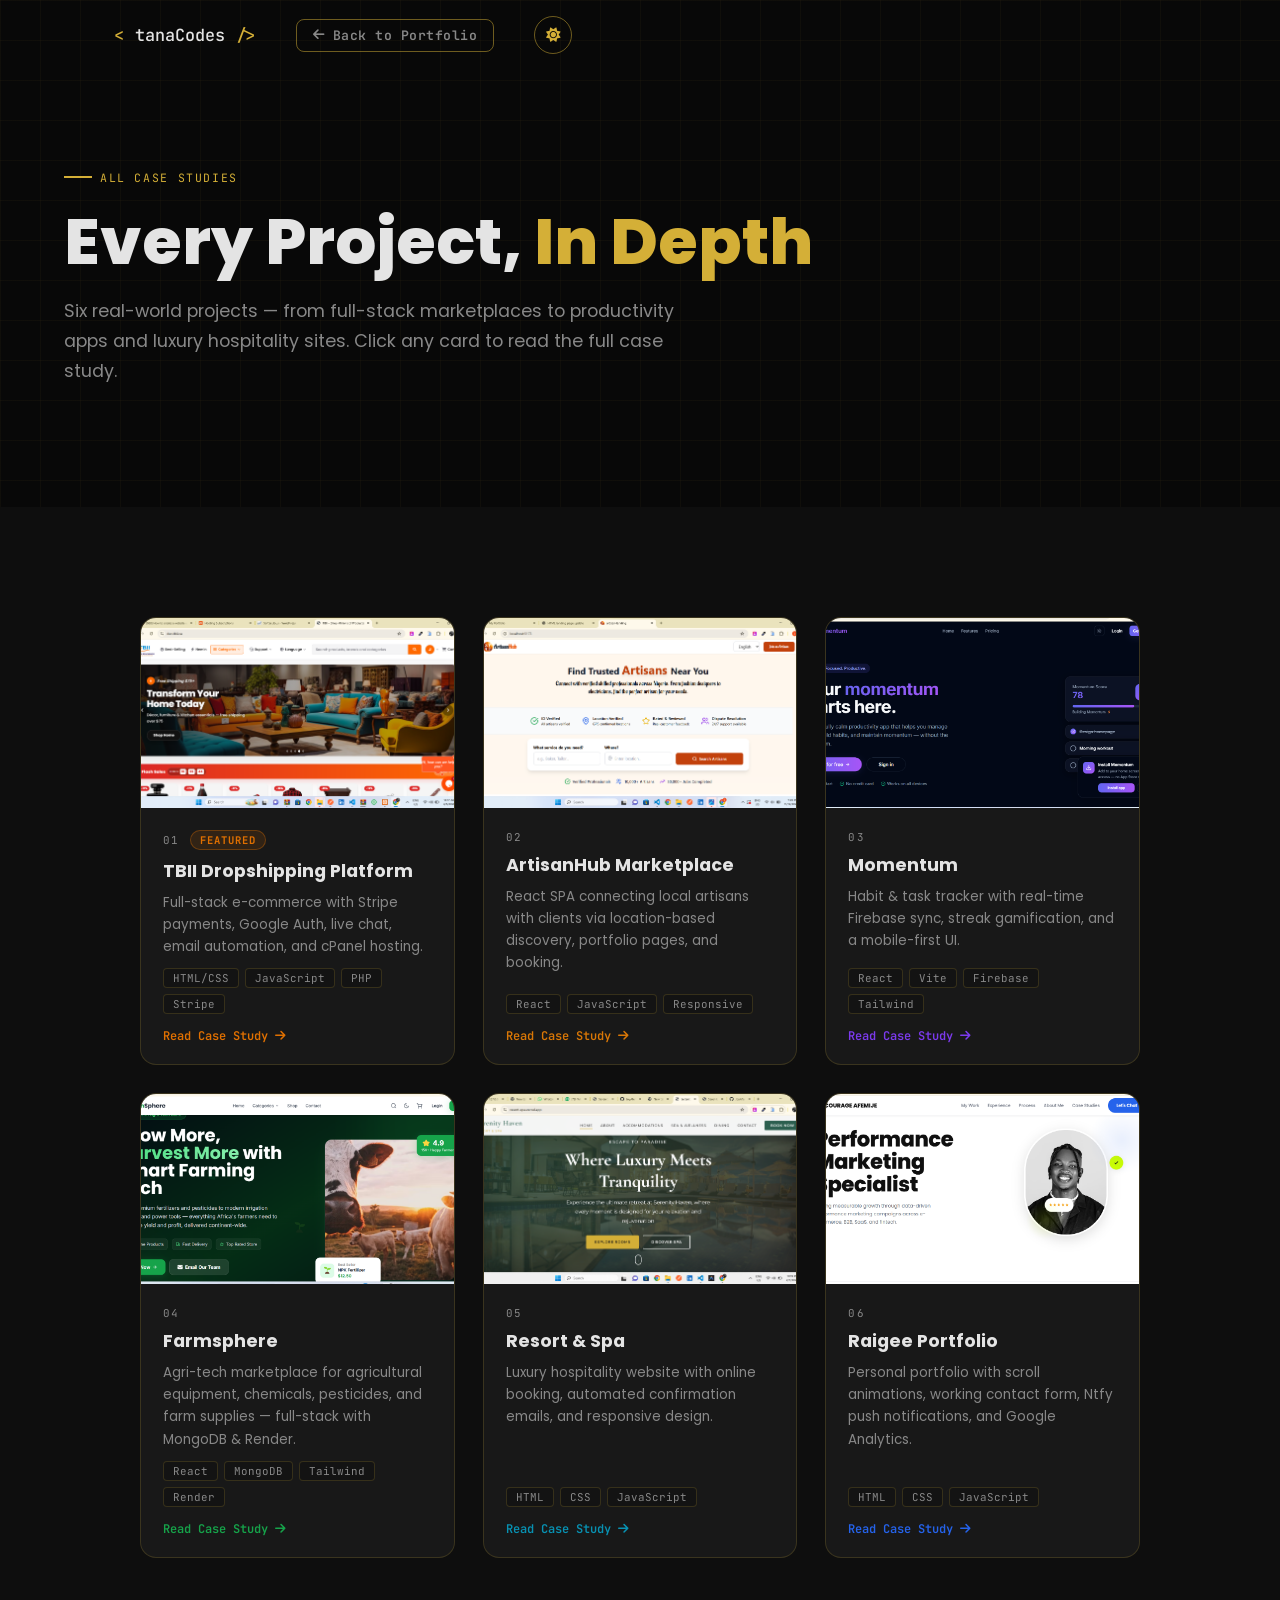
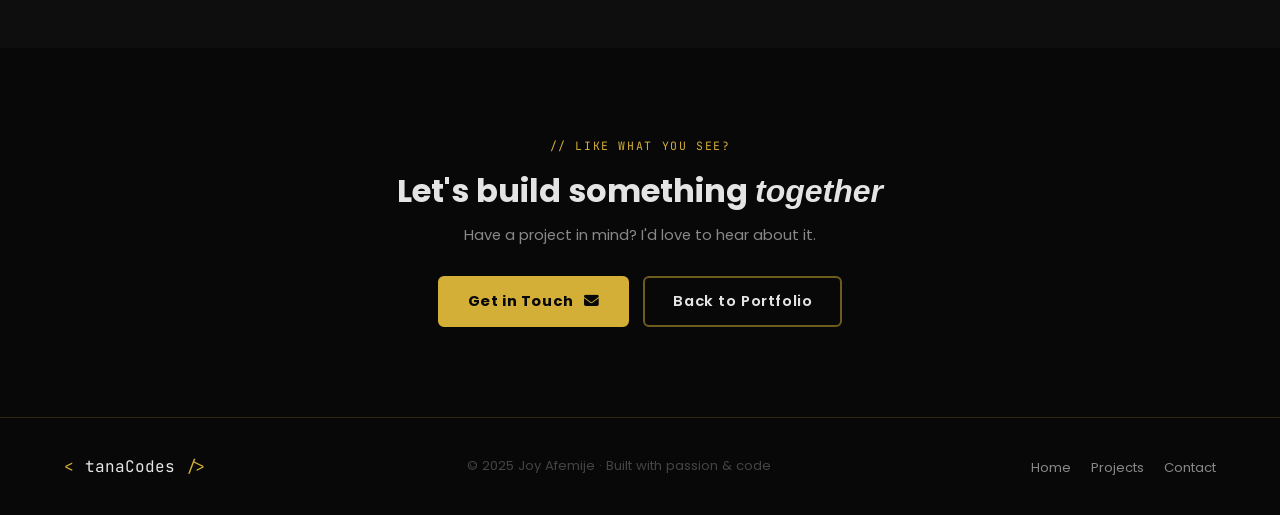
==== commit 4914ccfc: "Mobile responsive case studies, live URLs, mailto CTAs, fix navigation chain case-study.css: - Full " ====
--- a/all-projects.html
+++ b/all-projects.html
@@ -165,6 +165,19 @@
     </div>
   </section>
 
+  <!-- ── CTA ── -->
+  <section class="cs-cta-section">
+    <div class="cs-container">
+      <div class="cs-cta-label">// Like what you see?</div>
+      <h2>Let's build something <em>together</em></h2>
+      <p>Have a project in mind? I'd love to hear about it.</p>
+      <div class="cs-cta-btns">
+        <a href="mailto:joyafemije@gmail.com" class="btn-primary">Get in Touch <i class="fas fa-envelope"></i></a>
+        <a href="./index.html" class="btn-ghost">Back to Portfolio</a>
+      </div>
+    </div>
+  </section>
+
   <footer class="footer">
     <div class="footer-inner">
       <div class="footer-logo">
@@ -175,8 +188,8 @@
       <p class="footer-copy">© 2025 Joy Afemije · Built with passion &amp; code</p>
       <ul class="footer-links">
         <li><a href="./index.html">Home</a></li>
-        <li><a href="./index.html#projects">Projects</a></li>
-        <li><a href="./index.html#contact">Contact</a></li>
+        <li><a href="./all-projects.html">Projects</a></li>
+        <li><a href="mailto:joyafemije@gmail.com">Contact</a></li>
       </ul>
     </div>
   </footer>
--- a/case-study.css
+++ b/case-study.css
@@ -412,16 +412,70 @@
 @media (max-width: 900px) {
   .cs-overview-grid { grid-template-columns: 1fr; gap: 36px; }
   .cs-stats-col { flex-direction: row; flex-wrap: wrap; }
-  .cs-stat-block { flex: 1; min-width: 120px; }
+  .cs-stat-block { flex: 1; min-width: 110px; }
   .cs-two-col { grid-template-columns: 1fr; gap: 20px; }
   .cs-features-grid { grid-template-columns: 1fr 1fr; }
+  .cs-tech-grid { gap: 10px; }
+}
+
+@media (max-width: 700px) {
+  .cs-hero { padding: 120px 5% 56px; }
+  .cs-section { padding: 64px 5%; }
+  .cs-cta-section { padding: 64px 5%; }
+  .cs-hero-title { font-size: 2rem; }
+  .cs-hero-tagline { font-size: 1rem; }
+  .cs-section-title { font-size: 1.5rem; }
+  .cs-cta-section h2 { font-size: 1.6rem; }
+  .cs-meta-row { gap: 12px 18px; }
+  .cs-meta-item { font-size: 0.72rem; }
+  .cs-col-card { padding: 24px 20px; }
+  .cs-stat-block .num { font-size: 1.6rem; }
 }
 
 @media (max-width: 600px) {
-  .cs-hero { padding: 130px 5% 60px; }
-  .cs-section { padding: 60px 5%; }
+  .cs-hero { padding: 110px 5% 50px; }
+  .cs-section { padding: 52px 5%; }
+  .cs-cta-section { padding: 56px 5%; }
   .cs-features-grid { grid-template-columns: 1fr; }
-  .cs-hero-title { font-size: 2rem; }
+  .cs-hero-title { font-size: 1.75rem; }
+  .cs-hero-tagline { font-size: 0.95rem; }
+  .cs-section-title { font-size: 1.35rem; }
+  .cs-body { font-size: 0.92rem; }
+  .cs-tech-chip { width: calc(50% - 5px); }
+  /* Hero buttons stack full-width */
+  .cs-hero-btns { flex-direction: column; align-items: stretch; }
+  .cs-hero-btns .btn-primary,
+  .cs-hero-btns .btn-ghost { text-align: center; justify-content: center; display: flex; }
+  /* CTA buttons stack full-width */
+  .cs-cta-btns { flex-direction: column; align-items: stretch; }
+  .cs-cta-btns .btn-primary,
+  .cs-cta-btns .btn-ghost { text-align: center; justify-content: center; display: flex; }
+  .cs-stat-block .num { font-size: 1.4rem; }
+  .cs-cover { max-height: 260px; }
+}
+
+@media (max-width: 480px) {
+  /* Compact navbar — show icon only for back button */
+  .cs-back { font-size: 0; padding: 8px 11px; gap: 0; }
+  .cs-back i { font-size: 0.95rem; }
+  .cs-hero { padding: 100px 4% 44px; }
+  .cs-section { padding: 44px 4%; }
+  .cs-cta-section { padding: 48px 4%; }
+  .cs-hero-title { font-size: 1.55rem; line-height: 1.2; }
+  .cs-section-title { font-size: 1.25rem; }
+  .cs-cta-section h2 { font-size: 1.4rem; }
+  .cs-tech-chip { width: 100%; }
+  .cs-two-col { gap: 14px; }
+  .cs-col-card { padding: 20px 16px; }
+  .cs-feature-card { padding: 22px 18px; }
+  .cs-meta-row { gap: 10px 14px; }
+  .cs-results-list li { font-size: 0.88rem; }
+}
+
+@media (max-width: 360px) {
+  .cs-hero-title { font-size: 1.4rem; }
+  .cs-section-title { font-size: 1.15rem; }
+  .cs-hero-tagline { font-size: 0.88rem; }
 }
 
 /* ============================================
